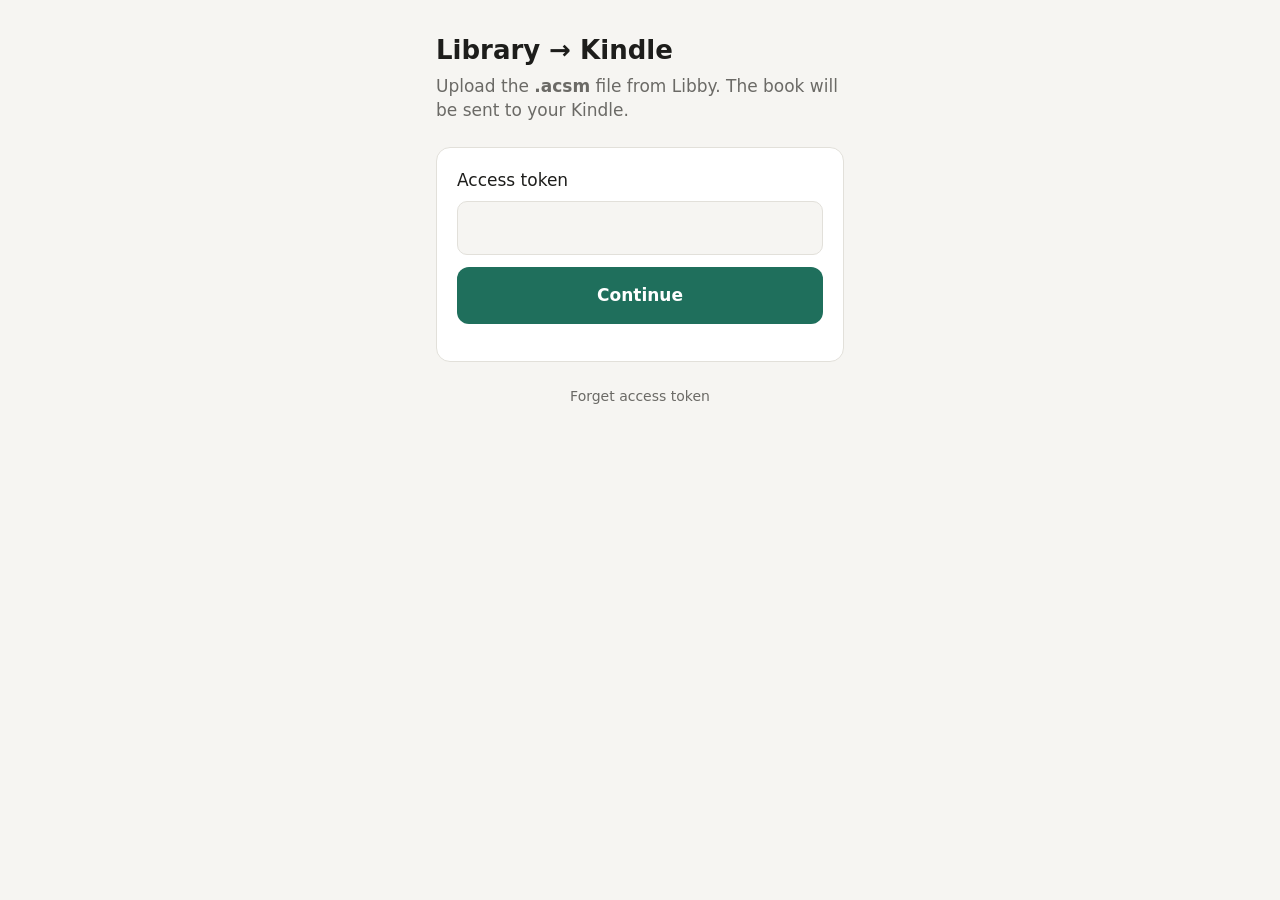
==== app/static/index.html @ b72ba92a "Watch a Google Drive folder and email pass/fail results - New app/drive.py polls one Drive folder (s" ====
<!doctype html>
<html lang="en">
<head>
<meta charset="utf-8">
<meta name="viewport" content="width=device-width, initial-scale=1">
<meta name="apple-mobile-web-app-capable" content="yes">
<meta name="apple-mobile-web-app-title" content="To Kindle">
<title>Library to Kindle</title>
<style>
  :root {
    --bg: #f6f5f2; --card: #fff; --text: #1d1d1b; --muted: #6b6a66;
    --accent: #1f6f5c; --accent-text: #fff; --border: #e2e0da;
    --ok: #1f7a3a; --err: #b3261e;
  }
  @media (prefers-color-scheme: dark) {
    :root {
      --bg: #161615; --card: #22221f; --text: #ecebe7; --muted: #a3a29c;
      --accent: #3fae90; --accent-text: #0e1a16; --border: #34332f;
      --ok: #5cc279; --err: #f08a80;
    }
  }
  * { box-sizing: border-box; }
  body {
    margin: 0; background: var(--bg); color: var(--text);
    font: 17px/1.45 -apple-system, BlinkMacSystemFont, "Segoe UI", system-ui, sans-serif;
  }
  main { max-width: 440px; margin: 0 auto; padding: 32px 16px; }
  h1 { font-size: 26px; margin: 0 0 4px; }
  .sub { color: var(--muted); margin: 0 0 24px; }
  .card { background: var(--card); border: 1px solid var(--border); border-radius: 14px; padding: 20px; }
  button, .upload {
    display: block; width: 100%; padding: 16px; border: 0; border-radius: 12px;
    background: var(--accent); color: var(--accent-text); font: inherit; font-weight: 600;
    text-align: center; cursor: pointer;
  }
  button:disabled { opacity: .5; }
  input[type=password] {
    width: 100%; padding: 14px; margin: 8px 0 12px; font: inherit; color: var(--text);
    background: var(--bg); border: 1px solid var(--border); border-radius: 10px;
  }
  #file { display: none; }
  #status { margin-top: 16px; min-height: 1.5em; }
  .ok { color: var(--ok); } .err { color: var(--err); } .muted { color: var(--muted); font-size: 15px; }
  ul { list-style: none; padding: 0; margin: 24px 0 0; }
  li { padding: 10px 0; border-top: 1px solid var(--border); font-size: 15px; }
  .link { background: none; color: var(--muted); padding: 8px; margin-top: 16px; font-weight: 400; font-size: 14px; }
</style>
</head>
<body>
<main>
  <h1>Library → Kindle</h1>
  <p class="sub">Upload the <b>.acsm</b> file from Libby. The book will be sent to your Kindle.</p>

  <div class="card" id="login" hidden>
    <label for="token">Access token</label>
    <input type="password" id="token" autocomplete="current-password">
    <button id="save">Continue</button>
    <p id="login-status" class="err"></p>
  </div>

  <div class="card" id="app" hidden>
    <label class="upload" for="file" id="pick">Upload .acsm file</label>
    <input type="file" id="file" accept=".acsm,application/vnd.adobe.adept+xml">
    <div id="status"></div>
    <p id="drive" class="muted" hidden></p>
    <ul id="recent"></ul>
  </div>

  <button class="link" id="logout" hidden>Forget access token</button>
</main>
<script>
const $ = (id) => document.getElementById(id);
const LABELS = {
  queued: "Queued…", fulfilling: "Downloading from the library…",
  removing_drm: "Removing DRM…", sending: "Emailing to Kindle…",
  done: "Sent! It should appear on your Kindle in a few minutes.", failed: "Failed",
};

function getToken() { try { return localStorage.getItem("token") || ""; } catch { return ""; } }
function setToken(t) { try { t ? localStorage.setItem("token", t) : localStorage.removeItem("token"); } catch {} }

async function api(path, options = {}) {
  const res = await fetch(path, { ...options, headers: { Authorization: "Bearer " + getToken() } });
  const body = await res.json().catch(() => ({}));
  if (res.status === 401) { showLogin("Wrong access token."); throw new Error("unauthorised"); }
  if (!res.ok) throw new Error(body.detail || res.statusText);
  return body;
}

function showLogin(msg = "") {
  $("login").hidden = false; $("app").hidden = true; $("logout").hidden = true;
  $("login-status").textContent = msg;
}

async function showApp() {
  const status = await api("/api/status");
  $("login").hidden = true; $("app").hidden = false; $("logout").hidden = false;
  if (status.problems.length) {
    setStatus("err", "Server isn't set up yet: " + status.problems.join("; "));
  }
  renderRecent(status.recent);
  renderDrive(status.drive);
}

function renderDrive(drive) {
  const el = $("drive");
  el.hidden = !drive.enabled;
  if (!drive.enabled) return;
  if (drive.last_error) {
    el.className = "err";
    el.textContent = "Google Drive folder: last check failed: " + drive.last_error;
  } else {
    el.className = "muted";
    const when = drive.last_check ? new Date(drive.last_check * 1000).toLocaleTimeString() : "not yet";
    el.textContent = "Also watching your Google Drive folder (last checked " + when + ").";
  }
}

function setStatus(cls, text) {
  $("status").className = cls; $("status").textContent = text;
}

function renderRecent(jobs) {
  const list = $("recent"); list.innerHTML = "";
  for (const job of jobs.slice(0, 5)) {
    const li = document.createElement("li");
    const when = new Date(job.created * 1000).toLocaleString();
    const state = job.status === "done" ? "✅" : job.status === "failed" ? "❌" : "⏳";
    li.textContent = `${state} ${job.title || job.filename}` + (job.source === "drive" ? " (Drive)" : "");
    const meta = document.createElement("div");
    meta.className = "muted";
    meta.textContent = job.error ? `${when} · ${job.error}` : when;
    li.appendChild(meta);
    list.appendChild(li);
  }
}

async function poll(id) {
  for (;;) {
    const job = await api("/api/jobs/" + id);
    if (job.status === "failed") return setStatus("err", "❌ " + job.error);
    const label = LABELS[job.status] || job.status;
    if (job.status === "done") return setStatus("ok", "✅ " + (job.title ? `“${job.title}” sent. ` : "") + "It should appear on your Kindle in a few minutes.");
    setStatus("", "⏳ " + label);
    await new Promise((r) => setTimeout(r, 1500));
  }
}

$("file").addEventListener("change", async () => {
  const file = $("file").files[0];
  $("file").value = "";
  if (!file) return;
  $("pick").style.pointerEvents = "none"; $("pick").style.opacity = .5;
  try {
    setStatus("", "⏳ Uploading…");
    const form = new FormData(); form.append("file", file);
    const job = await api("/api/upload", { method: "POST", body: form });
    await poll(job.id);
  } catch (e) {
    if (e.message !== "unauthorised") setStatus("err", "❌ " + e.message);
  } finally {
    $("pick").style.pointerEvents = ""; $("pick").style.opacity = "";
    api("/api/status").then((s) => { renderRecent(s.recent); renderDrive(s.drive); }).catch(() => {});
  }
});

$("save").addEventListener("click", () => {
  setToken($("token").value.trim());
  showApp().catch(() => {});
});
$("token").addEventListener("keydown", (e) => { if (e.key === "Enter") $("save").click(); });
$("logout").addEventListener("click", () => { setToken(""); showLogin(); });

getToken() ? showApp().catch(() => {}) : showLogin();
</script>
</body>
</html>
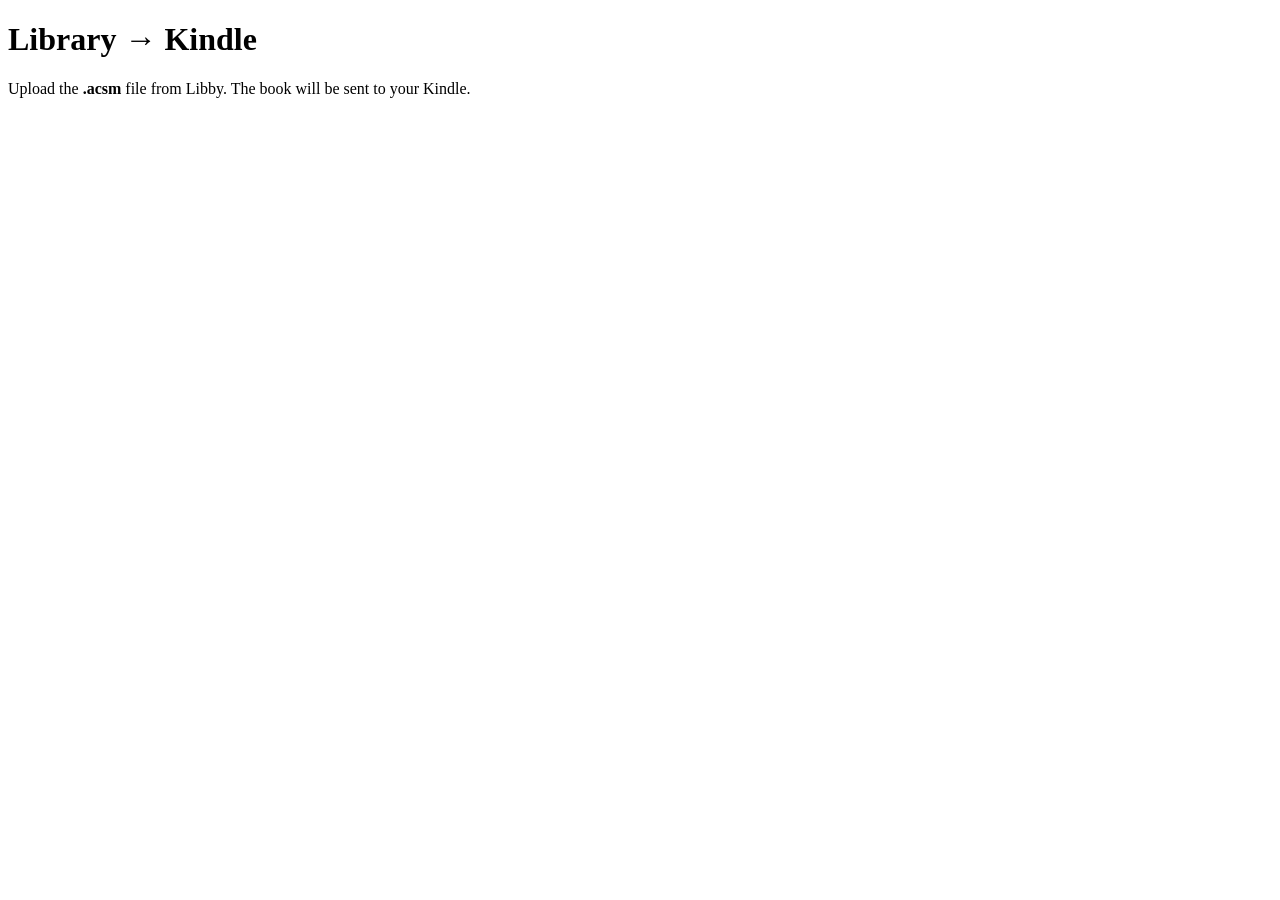
==== commit 48a6f6f6: "Add a settings page so nothing needs editing on the server - /settings edits the Kindle address, Gma" ====
--- a/app/static/index.html
+++ b/app/static/index.html
@@ -6,50 +6,25 @@
 <meta name="apple-mobile-web-app-capable" content="yes">
 <meta name="apple-mobile-web-app-title" content="To Kindle">
 <title>Library to Kindle</title>
+<link rel="stylesheet" href="/static/style.css">
 <style>
-  :root {
-    --bg: #f6f5f2; --card: #fff; --text: #1d1d1b; --muted: #6b6a66;
-    --accent: #1f6f5c; --accent-text: #fff; --border: #e2e0da;
-    --ok: #1f7a3a; --err: #b3261e;
-  }
-  @media (prefers-color-scheme: dark) {
-    :root {
-      --bg: #161615; --card: #22221f; --text: #ecebe7; --muted: #a3a29c;
-      --accent: #3fae90; --accent-text: #0e1a16; --border: #34332f;
-      --ok: #5cc279; --err: #f08a80;
-    }
-  }
-  * { box-sizing: border-box; }
-  body {
-    margin: 0; background: var(--bg); color: var(--text);
-    font: 17px/1.45 -apple-system, BlinkMacSystemFont, "Segoe UI", system-ui, sans-serif;
-  }
-  main { max-width: 440px; margin: 0 auto; padding: 32px 16px; }
-  h1 { font-size: 26px; margin: 0 0 4px; }
-  .sub { color: var(--muted); margin: 0 0 24px; }
-  .card { background: var(--card); border: 1px solid var(--border); border-radius: 14px; padding: 20px; }
-  button, .upload {
-    display: block; width: 100%; padding: 16px; border: 0; border-radius: 12px;
-    background: var(--accent); color: var(--accent-text); font: inherit; font-weight: 600;
-    text-align: center; cursor: pointer;
-  }
-  button:disabled { opacity: .5; }
-  input[type=password] {
-    width: 100%; padding: 14px; margin: 8px 0 12px; font: inherit; color: var(--text);
-    background: var(--bg); border: 1px solid var(--border); border-radius: 10px;
-  }
   #file { display: none; }
   #status { margin-top: 16px; min-height: 1.5em; }
-  .ok { color: var(--ok); } .err { color: var(--err); } .muted { color: var(--muted); font-size: 15px; }
-  ul { list-style: none; padding: 0; margin: 24px 0 0; }
-  li { padding: 10px 0; border-top: 1px solid var(--border); font-size: 15px; }
-  .link { background: none; color: var(--muted); padding: 8px; margin-top: 16px; font-weight: 400; font-size: 14px; }
 </style>
 </head>
 <body>
 <main>
-  <h1>Library → Kindle</h1>
+  <div class="top"><h1>Library → Kindle</h1><a href="/settings" id="settings-link" hidden>Settings</a></div>
   <p class="sub">Upload the <b>.acsm</b> file from Libby. The book will be sent to your Kindle.</p>
+
+  <div class="card" id="setup" hidden>
+    <h2>Welcome</h2>
+    <p class="muted">Choose an access token: a password of at least 12 characters. You type it once on each device, and it keeps other people on your network out.</p>
+    <label for="new-token">Access token</label>
+    <input type="password" id="new-token" autocomplete="new-password">
+    <button id="create">Save and continue to settings</button>
+    <p id="setup-status" class="err"></p>
+  </div>
 
   <div class="card" id="login" hidden>
     <label for="token">Access token</label>
@@ -68,35 +43,29 @@
 
   <button class="link" id="logout" hidden>Forget access token</button>
 </main>
+<script src="/static/common.js"></script>
 <script>
-const $ = (id) => document.getElementById(id);
 const LABELS = {
   queued: "Queued…", fulfilling: "Downloading from the library…",
   removing_drm: "Removing DRM…", sending: "Emailing to Kindle…",
   done: "Sent! It should appear on your Kindle in a few minutes.", failed: "Failed",
 };
 
-function getToken() { try { return localStorage.getItem("token") || ""; } catch { return ""; } }
-function setToken(t) { try { t ? localStorage.setItem("token", t) : localStorage.removeItem("token"); } catch {} }
-
-async function api(path, options = {}) {
-  const res = await fetch(path, { ...options, headers: { Authorization: "Bearer " + getToken() } });
-  const body = await res.json().catch(() => ({}));
-  if (res.status === 401) { showLogin("Wrong access token."); throw new Error("unauthorised"); }
-  if (!res.ok) throw new Error(body.detail || res.statusText);
-  return body;
-}
+onUnauthorized = () => showLogin("Wrong access token.");
 
 function showLogin(msg = "") {
-  $("login").hidden = false; $("app").hidden = true; $("logout").hidden = true;
+  $("login").hidden = false; $("app").hidden = true; $("logout").hidden = true; $("settings-link").hidden = true;
   $("login-status").textContent = msg;
 }
 
 async function showApp() {
   const status = await api("/api/status");
-  $("login").hidden = true; $("app").hidden = false; $("logout").hidden = false;
+  $("login").hidden = true; $("app").hidden = false; $("logout").hidden = false; $("settings-link").hidden = false;
   if (status.problems.length) {
-    setStatus("err", "Server isn't set up yet: " + status.problems.join("; "));
+    setStatus("err", "Not set up yet: " + status.problems.join("; ") + ". ");
+    const link = document.createElement("a");
+    link.href = "/settings"; link.textContent = "Open Settings";
+    $("status").appendChild(link);
   }
   renderRecent(status.recent);
   renderDrive(status.drive);
@@ -171,7 +140,26 @@
 $("token").addEventListener("keydown", (e) => { if (e.key === "Enter") $("save").click(); });
 $("logout").addEventListener("click", () => { setToken(""); showLogin(); });
 
-getToken() ? showApp().catch(() => {}) : showLogin();
+$("create").addEventListener("click", async () => {
+  const token = $("new-token").value.trim();
+  try {
+    const res = await fetch("/api/setup", {
+      method: "POST", headers: { "Content-Type": "application/json" }, body: JSON.stringify({ token }),
+    });
+    const body = await res.json().catch(() => ({}));
+    if (!res.ok) throw new Error(body.detail || res.statusText);
+    setToken(token);
+    location.href = "/settings";
+  } catch (e) {
+    $("setup-status").textContent = e.message;
+  }
+});
+
+(async () => {
+  const setup = await fetch("/api/setup").then((r) => r.json()).catch(() => ({}));
+  if (setup.needs_setup) { $("setup").hidden = false; return; }
+  getToken() ? showApp().catch(() => {}) : showLogin();
+})();
 </script>
 </body>
 </html>
